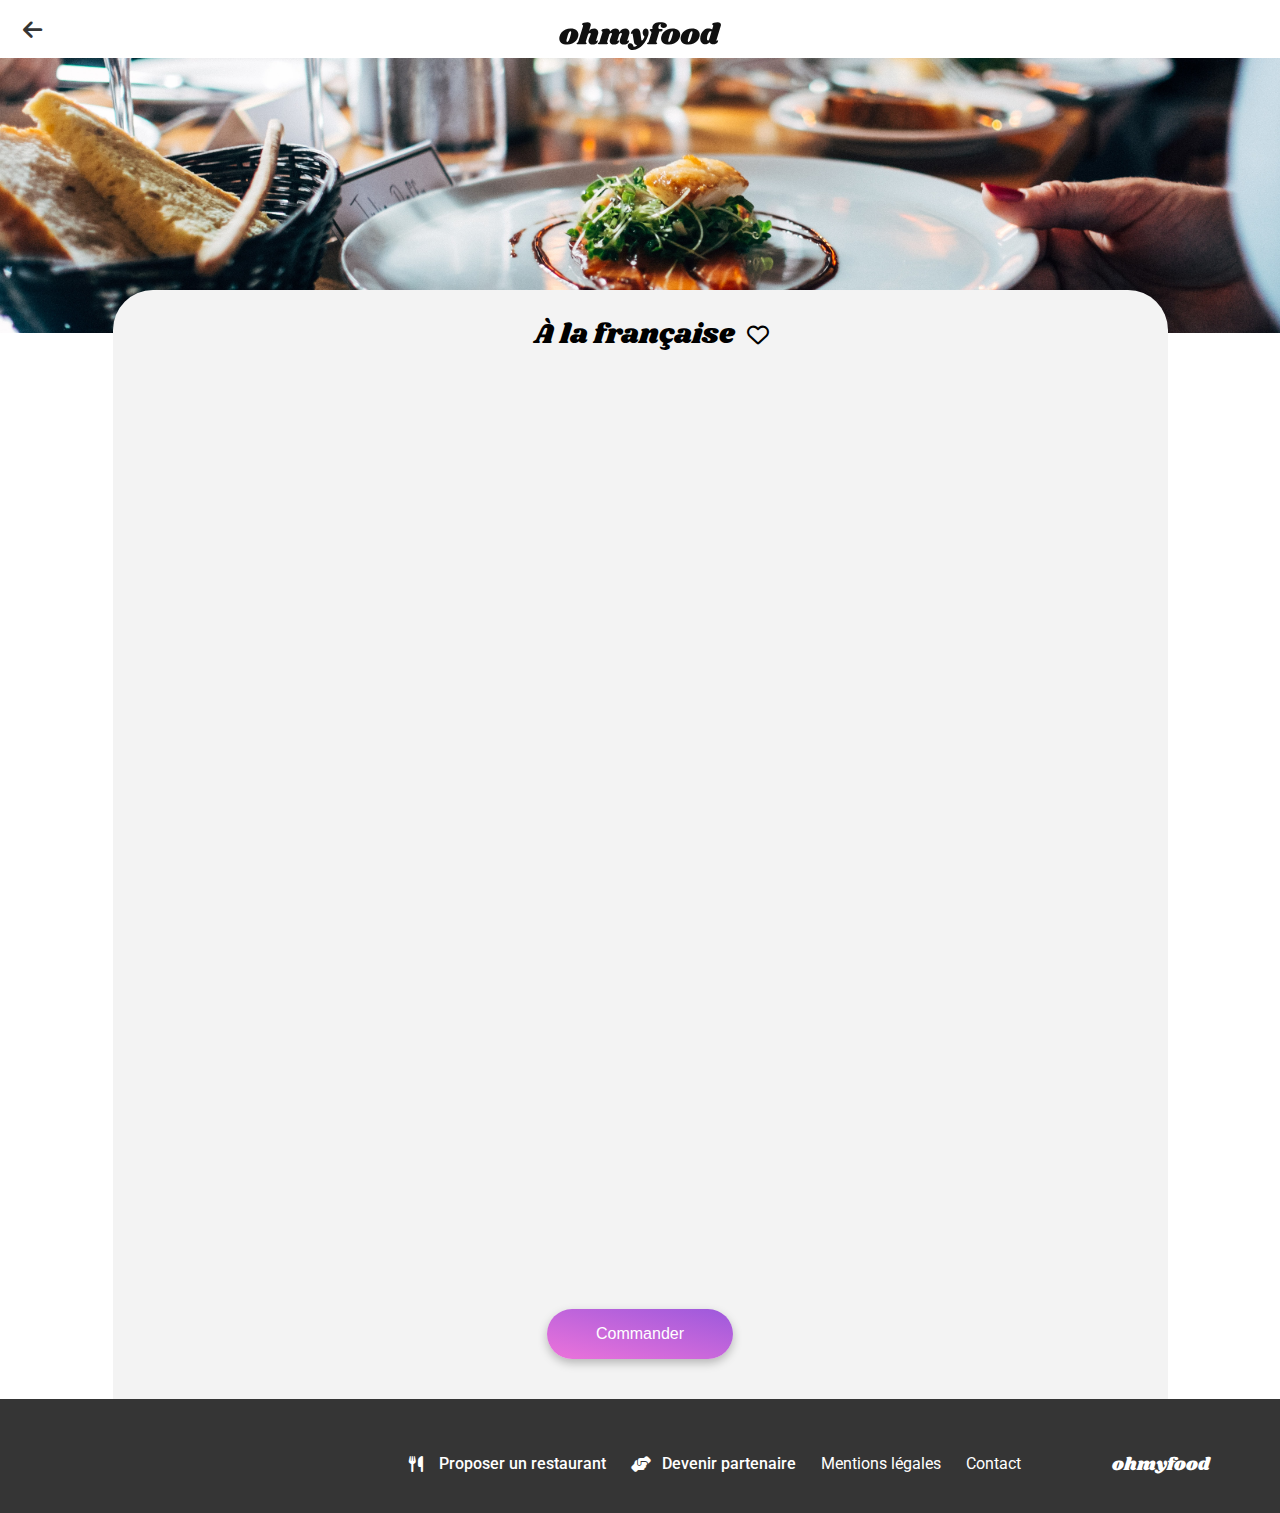
==== a-la-francaise.html @ 3c30a559 "correction accent" ====
<!DOCTYPE html>
<html lang="fr">
  <head>
    <meta charset="UTF-8" />
    <meta http-equiv="X-UA-Compatible" content="IE=edge" />
    <meta name="viewport" content="width=device-width, initial-scale=1.0" />
    <title>Oh My Food</title>
    <link rel="preconnect" href="https://fonts.googleapis.com" />
    <link rel="preconnect" href="https://fonts.gstatic.com" crossorigin />
    <link
      href="https://fonts.googleapis.com/css2?family=Roboto:wght@300;400;500;700&family=Shrikhand&display=swap"
      rel="stylesheet" />
    <link
      rel="stylesheet"
      href="https://cdnjs.cloudflare.com/ajax/libs/font-awesome/6.2.1/css/all.min.css"
      integrity="sha512-MV7K8+y+gLIBoVD59lQIYicR65iaqukzvf/nwasF0nqhPay5w/9lJmVM2hMDcnK1OnMGCdVK+iQrJ7lzPJQd1w=="
      crossorigin="anonymous"
      referrerpolicy="no-referrer" />
    <link
      rel="stylesheet"
      href="https://cdnjs.cloudflare.com/ajax/libs/font-awesome/6.4.0/css/all.min.css" />
    <link rel="stylesheet" href="CSS/reset.css" />
    <link rel="stylesheet" href="CSS/global.css" />
    <link rel="stylesheet" href="CSS/Layout/header.css" />
    <link rel="stylesheet" href="CSS/Layout/footer.css" />
    <link rel="stylesheet" href="CSS/location.css" />
    <link rel="stylesheet" href="CSS/main.css" />
    <link rel="stylesheet" href="CSS/functioning.css" />
    <link rel="stylesheet" href="CSS/restaurants.css" />
    <link rel="stylesheet" href="CSS/menu.css" />
  </head>
  <body>
    <header class="header">
      <a href="index.html"
        ><i class="fa-sharp fa-solid fa-arrow-left dark-grey-icon return"></i
      ></a>
      <img src="images/logo/ohmyfood@2x.svg" alt="logo OhMyFood" />
    </header>

    <section class="restaurant-section">
      <img
        src="images/restaurants/jay-wennington-N_Y88TWmGwA-unsplash.jpg"
        alt="La palette du goût" />
      <div class="presentation-section">
        <div class="restaurant-title">
          <h1>À la française</h1>
          <div>
            <i class="fa-regular fa-heart empty-heart-menu"></i>
            <i class="fa-solid fa-heart full-heart-menu"></i>
          </div>
        </div>
      </div>

      <div class="menu-wrapper">
        <ul class="menu-list">
          <li class="meal-list animation1">
            <h3>Entrées</h3>
            <div class="green-line"></div>

            <ul class="dish-list">
              <li class="meal-box">
                <div class="meal-box-description">
                  <h2>Tartare de poulpe acidulé</h2>
                  <p>Aux zestes d'orange</p>
                </div>
                <div class="meal-box-price-check">
                  <h4 class="price">25€</h4>
                  <div class="check">
                    <div class="check-circle">
                      <i class="fa-solid fa-check green-icon"></i>
                    </div>
                  </div>
                </div>
              </li>

              <li class="meal-box">
                <div class="meal-box-description">
                  <h2>Velouté de légumes d'antan</h2>
                  <p>Carotte, panais, topinambour</p>
                </div>
                <div class="meal-box-price-check">
                  <h4 class="price">35€</h4>
                  <div class="check">
                    <div class="check-circle">
                      <i class="fa-solid fa-check green-icon"></i>
                    </div>
                  </div>
                </div>
              </li>

              <li class="meal-box">
                <div class="meal-box-description">
                  <h2>Soupe à l'oignon</h2>
                  <p>Revisitée</p>
                </div>
                <div class="meal-box-price-check">
                  <h4 class="price">20€</h4>
                  <div class="check">
                    <div class="check-circle">
                      <i class="fa-solid fa-check green-icon"></i>
                    </div>
                  </div>
                </div>
              </li>
            </ul>
          </li>

          <li class="meal-list animation2">
            <h3>Plats</h3>
            <div class="green-line"></div>

            <ul class="dish-list">
              <li class="meal-box">
                <div class="meal-box-description">
                  <h2>Coquilles Saint-Jacques</h2>
                  <p>Accompagnées d'une purée de panais</p>
                </div>
                <div class="meal-box-price-check">
                  <h4 class="price">40€</h4>
                  <div class="check">
                    <div class="check-circle">
                      <i class="fa-solid fa-check green-icon"></i>
                    </div>
                  </div>
                </div>
              </li>

              <li class="meal-box">
                <div class="meal-box-description">
                  <h2>Magret de canard</h2>
                  <p>Et parmentier de pommes de terre</p>
                </div>
                <div class="meal-box-price-check">
                  <h4 class="price">35€</h4>
                  <div class="check">
                    <div class="check-circle">
                      <i class="fa-solid fa-check green-icon"></i>
                    </div>
                  </div>
                </div>
              </li>

              <li class="meal-box">
                <div class="meal-box-description">
                  <h2>Pigeonneau d’Ille-et-Vilaine</h2>
                  <p>Sur son lit de gnocchis aux légumes</p>
                </div>
                <div class="meal-box-price-check">
                  <h4 class="price">44€</h4>
                  <div class="check">
                    <div class="check-circle">
                      <i class="fa-solid fa-check green-icon"></i>
                    </div>
                  </div>
                </div>
              </li>
            </ul>
          </li>

          <li class="meal-list animation3">
            <h3>Desserts</h3>
            <div class="green-line"></div>

            <ul class="dish-list">
              <li class="meal-box">
                <div class="meal-box-description">
                  <h2>Pétales de violettes glacés</h2>
                  <p>Et purée de noisettes</p>
                </div>
                <div class="meal-box-price-check">
                  <h4 class="price">18€</h4>
                  <div class="check">
                    <div class="check-circle">
                      <i class="fa-solid fa-check green-icon"></i>
                    </div>
                  </div>
                </div>
              </li>

              <li class="meal-box">
                <div class="meal-box-description">
                  <h2>Fondant au chocolat</h2>
                  <p>Revisité</p>
                </div>
                <div class="meal-box-price-check">
                  <h4 class="price">22€</h4>
                  <div class="check">
                    <div class="check-circle">
                      <i class="fa-solid fa-check green-icon"></i>
                    </div>
                  </div>
                </div>
              </li>

              <li class="meal-box">
                <div class="meal-box-description">
                  <h2>Millefeuille croustillant</h2>
                  <p>Myrtilles et pâte d’amande</p>
                </div>
                <div class="meal-box-price-check">
                  <h4 class="price">23€</h4>
                  <div class="check">
                    <div class="check-circle">
                      <i class="fa-solid fa-check green-icon"></i>
                    </div>
                  </div>
                </div>
              </li>
            </ul>
          </li>
        </ul>
      </div>
      <div class="menu-button">
        <button>Commander</button>
      </div>
    </section>

    <footer class="footer">
      <h3>ohmyfood</h3>
      <nav>
        <ul>
          <li>
            <i class="fa-solid fa-utensils white-icon"></i>
            <a href="#"><h2>Proposer un restaurant</h2></a>
          </li>
          <li>
            <i class="fa-solid fa-handshake-angle white-icon"></i>
            <a href="#"><h2>Devenir partenaire</h2></a>
          </li>
          <li>
            <a href="#"><p>Mentions légales</p></a>
          </li>
          <li>
            <a href="#"><p>Contact</p></a>
          </li>
        </ul>
      </nav>
    </footer>
  </body>
</html>
---- CSS/global.css ----
body {
    background-color: #eaeaea ;
}

h1, h2, h3, h4, ul, p, form, input, div, span{
    font-family: 'Roboto', sans-serif;;
}

h1, h4 {
    font-size: 1.5rem;
    font-weight: 700;
}
h2, form, input {
    font-size: 1rem;
    font-weight: 500;
}

h3 {
    font-size: 1rem;
    font-weight: 300;
    text-transform: uppercase;
}

p{
    font-weight: 300;
}

a {
    text-decoration: none;
    color: #101010;
}

.light-grey-icon {
    color: #7E7E7E;
}

.dark-grey-icon {
    color: #353535;
    ;
}

.purple-icon {
    color: #9356DC;
}

.black-icon {
    color: #101010;
}

.white-icon {
    color: white;
}

.green-icon {
    color: #99E2D0;
}

.blue-icon {
    color: #89C8FA;
}

/* Animation loader */

.loader {
    display: flex;
    justify-content: center;
    align-items: center;
    flex-direction: column;
    width: 100vw;
    height: 100vh;
    background-color: white;
    z-index: 2;
    margin: 0 auto;
    margin-bottom: 1000px;
    position: fixed;
}

.loader img {
    width: 70vw;
    margin-bottom: 10vh;
}

.loader {
    animation: loader 2s ease-in forwards;
}

@keyframes loader {
    0% {
        opacity: 1;
    }
    99.9% {
        opacity: 1;
        width: 100vw;
        height: 100vh;
    }
    100% {
        opacity: 0;
        width: 0vw;
        height: 0vh;
    }
}

.loading-animation {
    display: flex;
    gap: 8vw;
}

.loading-animation i {
    font-size: 3rem;
}


.loading-animation i:nth-child(1) {
    animation: scale1 0.7s linear;
}

@keyframes scale1 {
    50% {
            transform: rotate(180deg) scale(2);
            color: #ff79da;
        }
    100% {
        transform: rotate(360deg) scale(1);
        color: #99E2D0;
    }
}

.loading-animation i:nth-child(2) {
    animation: scale2 0.7s linear 0.6s;
}

@keyframes scale2 {
    50% {
        transform: rotate(180deg) scale(2);
        color: #ff79da;
    }
    100% {
        transform: rotate(360deg) scale(1);
        color: #99E2D0;
    }
}

.loading-animation i:nth-child(3) {
    animation: scale3 0.7s linear 1.2s;

}

@keyframes scale3 {
    50% {
        transform: rotate(180deg) scale(2);
        color: #ff79da;
    }
    100% {
        transform: rotate(360deg) scale(1);
        color: #99E2D0;
    }
}

/* animation loader */

.favorite {
    font-size: 1.375rem;
    cursor: pointer;
    height: 22px;
}

.full-heart {
    opacity: 0;
    bottom: 48%;
    right: 6.8%;
    position: absolute;
    font-size: 1.44rem;
    background: linear-gradient(162deg, #ff79da 0%, #9356dc 100%);
    -webkit-background-clip: text;
    -webkit-text-fill-color: transparent;
}

.empty-heart {
    opacity: 1;
    right: 7%;
    bottom: 50%;
    position: absolute;
    width: 22px;
    height: 21px;
    font-size: 1.375rem;
}


.full-heart:hover {
    opacity: 1;
    transform: scale(1.2);
    transition: 0.2s ease;
}




button {
    text-align: center;
    color: white;
    font-size: 1rem;
    font-weight: 500;
    border: 0px;
    border-radius: 25px;
    box-shadow: 0px 4px 10px rgba(0, 0, 0, 0.25);
    ;
    background: linear-gradient(193.33deg, #9356DC -11.44%, #FF79DA 123.93%);
    ;
    
    margin: 0 auto;
    cursor: pointer;
}

button:hover {
    background: linear-gradient(0deg, rgba(255, 255, 255, 0.15), rgba(255, 255, 255, 0.15)), linear-gradient(200.64deg, #9356DC -5.2%, #FF79DA 110.74%);
    box-shadow: 0px 4px 15px rgba(0, 0, 0, 0.35);
}
---- CSS/Layout/header.css ----
.header {
    position: relative;
    background-color: white ;
    width: 100% ;
    max-width: 1440px;
    height: 39px;
    display: flex;
    justify-content: center;
    margin: 0 auto;
    padding-top: 14px;
    padding-bottom: 5px;
    box-shadow: 0px 2px 4px rgba(0, 0, 0, 0.15);
}

.header img {
    position: relative;
    width: 162px;
    height: 44px;
}

.return {
    font-size: 1.375rem;
    bottom: 17px;
    position: absolute;
    left: 23px;
}
---- CSS/Layout/footer.css ----
.footer {
    display: flex;
    flex-direction: column;
    background-color: #353535;
    color: white;
    width: 100% ;
    max-width: 1440px;
    padding-bottom: 22px;
    padding-top: 22px;
    gap: 16px;
    margin: 0 auto;
}
.footer h3 {
    text-transform: lowercase;
    padding-left: 25px ;
    height: 27px ;
    font-family: 'Shrikhand', cursive;
    font-size: 1.125rem ;
    font-weight: 400;
    color: white;
}
.footer a {
    color: white;
}

.footer ul {
    padding-left: 25px;
    display: flex;
    flex-direction: column;
    gap: 7px;
}

.footer li {
    display: flex;
    gap: 11px ;
}

.fa-utensils {
    margin-right: 5.5px ;
}

.footer h2 {
    height: 20px;
}


.footer p {
    font-weight: 400;
    width: 168px;
    height: 20px;
}

@media screen and (min-width:1040px) {
    .footer {
        flex-direction: row-reverse;
        padding-top: 0;
        padding-bottom: 30px;
        
    }
    .footer h3 {
        margin-top: 57px;
        margin-right: 70px;
    }
    .footer ul {
        margin-top: 57px;
        justify-content: space-around;
        flex-direction: row;
        gap: 25px;
        padding-left: 0;
        margin-right: 50px;
    }
    .footer p {
        width: auto;
    }
}
---- CSS/location.css ----
.location-wrapper {
    display: flex;
    margin: 0 auto;
    justify-content: center;
    align-items: center;
    width: 100%;
    max-width: 1440px;
    height: 50px;
    gap: 17px;
}

.location-wrapper input {
    width: 109px;
    border: 0px;
    background-color: #EAEAEA;
    font-size: 1rem;
    font-weight: 500;
}
---- CSS/main.css ----
.main {
    width: 100%;
    max-width: 1440px;
    margin: 0 auto;
    display: flex;
    flex-direction: column;
    align-items: center;
    padding-top: 39.5px;
    padding-bottom: 57px;
    background-color: #f3F3F3 ;
}

.main h1 {
    padding-left: 42px;
    padding-right: 58px;
    text-align: center;
    font-size: 1.5rem;
    font-weight: 700;
    height: 68px;
}

.main p {
    padding-left: 34px;
    padding-right: 26px;
    text-align: center;
    font-size:1.125rem;
    font-weight: 300;
    color: #353535;
    margin-bottom: 27px;
}

.main button {
    width: 218px;
    height: 50px;
}
---- CSS/functioning.css ----
.functioning-wrapper {
    background-color: white;
    margin: 0 auto;
    display: flex;
    flex-direction: column;
    justify-content: center;
    align-items: center;
    gap: 26px ;
    width: 100%;
    max-width: 1440px;
    padding-top: 48px;
    padding-bottom: 68px;
    background-color: white;
}

.functioning-wrapper h4 {
    margin-left: 20px;
    margin-right: 160px;
}


.functioning-wrapper ul {
    display: flex;
    flex-direction: column;
    align-items: center;
    gap:24.92px ;
    width: 100%;
}

.functioning-wrapper li {
    display: flex;
    position: relative;
width: 90%;
max-width: 325px;
}


.functioning-box {
    margin-left: 12.5px;
    display: flex;
    align-items: center;
    justify-content: space-around;
    padding-left: 10px;
    background-color: #F7F7F7;
    width: 100%;
    height: 72.4px;
    border-radius: 20px;
    box-shadow:  0px 4px 15px rgba(0, 0, 0, 0.15);
}

.chip {
    width: 24px;
    height: 24px;
    border-radius: 100%;
    background-color: #9356DC;
    position: absolute;
    z-index: 1;
    top: 35%;
}

.chip p {
    padding-top: 5px;
    display: flex;
    justify-content: center;
    color: white;
}

.functioning-box h2 {
    width: 211px;
}

@media screen and (min-width:1040px) {
    .functioning-wrapper ul {
        gap: 24px ;
        flex-wrap: wrap;
        flex-direction: row;
        justify-content: center;
    }    
    .functioning-wrapper h4 {
        margin-left: 0;
        margin-right: 800px;
    }
}
---- CSS/restaurants.css ----
.restaurant-wrapper {
    margin: 0 auto;
    display: flex;
    flex-direction: column;
    align-items: center;
    width: 100%;
    max-width: 1440px;
    padding-top: 45px;
    padding-bottom: 66px;
    gap: 21px;
    background-color: #f3F3F3;
}

.restaurant-wrapper h4 {
    margin-right: 190px;
}


.restaurant-wrapper p {
    font-size: 14px;
}

.restaurant-wrapper ul {
    display: flex;
    flex-direction: column;
        justify-content: center;
            align-items: center;
    gap: 18px;
    width: 96%;}

.restaurant-wrapper li {
    position: relative;
    max-width: 340px;
    width: 100%;
    height: 251px;
    border-radius: 15px;
    box-shadow: 0px 4px 15px rgba(0, 0, 0, 0.1);
}

.new {
    display: flex;
    justify-content: center;
    align-items: center;
    position: absolute;
    width: 80px;
    height: 29px;
    background-color: #99E2D0;
    top: 5%;
    left: 70%;
    font-size: 14px;
    font-weight: 500;
    color: #008766;
    border-radius: 2px;
}


.restaurant-image {
    border-radius: 15px 15px 0 0;
width: 100%;
    height: 174px;
    object-fit: cover ;
    object-position: 100% 100%;
}

.center {
    object-position: 100% 63%;
}

.description-restaurant {
    position: relative;
    justify-content: space-between;
    padding-top: 16px;
    padding: 16px 25px 12px 13px;
    padding-left: 13px;
    padding-right: 25px;
    display: flex;
    gap: 13px;

}

.description-restaurant h2 {
    height: 20px;
    width: 267px;
    margin-bottom: 5px;
}
.description-restaurant p {
    height: 24px;
    width: 247px;
}

@media screen and (min-width:720px) {
    .restaurant-wrapper h4 {
        margin-right: 350px;
    }
    .restaurant-wrapper ul {
        flex-direction: row;
        flex-wrap:wrap;
    }
    .restaurant-wrapper li {
        max-width: 490px;
    }
    .center {
        object-position: 100% 60%;
    }
}

@media screen and (min-width:1040px) {
    .restaurant-wrapper ul {
        gap: 20px;
    }
    .restaurant-wrapper h4 {
        margin-right: 860px;
    }
}
---- CSS/menu.css ----
.restaurant-section {
    display: flex;
    flex-direction: column;
    justify-content: center;
    align-items: center;
    background-color: white;
    margin: 0 auto;
    width: 100%;
    max-width: 1440px;

}

.presentation-section {
    max-width: 1055px;
    width: 100%;
    display: flex;
    position: absolute;
    top: 290px;

}

.restaurant-section img {
    position: relative;
    object-fit: cover;
    width: 100%;
    max-width: 1440px;
    height: 275px;
}


.full-heart-menu {
    bottom: 45%;
    opacity: 0;
    position: absolute;
    font-size: 1.44rem;
    background: linear-gradient(162deg, #ff79da 0%, #9356dc 100%);
    -webkit-background-clip: text;
    -webkit-text-fill-color: transparent;
}

.empty-heart-menu {
    bottom: 45%;
    opacity: 1;
    position: absolute;
    width: 22px;
    height: 21px;
    font-size: 1.375rem;
}

.full-heart-menu:hover {
    opacity: 1;
    transform : scale(1.2);
    transition: 0.2s ease;
}

.restaurant-title {
    width: 100%;
    max-width: 1055px;
    background-color: #f3F3F3;
    display: flex;
    justify-content: center;
    gap: 12px;
    border-radius: 40px 40px 0 0; 
}
.restaurant-title h1 {
    height: 27px;
    margin-top: 31px;
}

.menu-wrapper {
    width: 100%;
    max-width: 1055px ;
    position: relative;
    display: flex;
    flex-direction: column;
    margin-top: 40px;
}

.restaurant-title h1 {
    font-family: 'Shrikhand', cursive;
    font-size: 1.75rem;
    font-weight: 400;
    padding-bottom: 42px ;
    text-transform: none;
}

.menu-list {
    background-color: #f3F3F3;
    display: flex;
    flex-direction: column;
    justify-content: center;
    align-items: center;
    gap: 40px;
}



.meal-list {
    display: flex;
    flex-direction: column;
    width: 90%;
    max-width:635px;
}

.dish-list {
    display: flex;
    flex-direction: column;
    gap: 12px;
}

.green-line {
    border: solid 3px #99E2D0;
    width: 40px;
    margin-top: 7px;
    margin-bottom: 12px;
}

.meal-box {
    overflow: hidden;
    border-radius: 15px;
    background-color: white;
    width: 100%;
    height: 69px;
    display: flex;
    align-items: center;
    justify-content: space-between;
    align-items: center;
    box-shadow: 0px 4.01149px 15.0431px rgba(0, 0, 0, 0.1);
    cursor: pointer;
}

.meal-box-description {
    width: 85%;
    display: flex;
    padding-left: 15px ;
    flex-direction: column;
    gap: 7px;
}

.meal-box-price-check {
    display: flex;
        margin-right: -3.5rem;
    height: 100%;

}

.check {
    background-color: #99E2D0;
    height: 100%;
    width: 3.5rem;
    border-radius: 0 15px 15px 0;
    display: flex;
    justify-content: center;
    align-items: center;

}

.check-circle {
    background-color: white;
    border-radius: 50px;
    height: 19px;
    width: 19px;
    display: flex;
    justify-content: center;
    align-items: center;
}

.check i {
    font-size: 1rem ;
}

.price {
    display: flex;
    align-items: center;
    padding-right: 15px;
    padding-top: 15px;
}

.meal-box h4 {
    font-size: 0.875rem ;
    font-weight: 700;
}

.meal-box h2 {
    height: 1.2rem;
    font-size: 1.125rem;
    font-weight: 700;
    text-transform: none;
    text-overflow: ellipsis;
    white-space: nowrap;
    overflow: hidden;
}



.meal-box p {
    height: 1rem;
    font-size: 0.875rem;
    font-weight: 300;
    text-overflow: ellipsis;
    white-space: nowrap;
    overflow: hidden;
}


.meal-box:hover .meal-box-price-check {
    margin-right: 0;
    transition: 0.5s;
}

.meal-box:hover .meal-box-description {
    width: 65%;
}

.menu-button {
    display: flex;
    padding-top: 40px;
    padding-bottom: 40px;
    max-width: 1055px;
    width: 100%;
    background-color: #f3F3F3;
}

.menu-button button {
    width: 186px;
    height: 50px;
}

.animation1 {
    animation: apparition1 1s linear;
    opacity: 0;
        animation-fill-mode: forwards;
}

@keyframes apparition1 {
    from {
        opacity: 0;
        margin-right: 50%;
    }

    to {
        opacity: 1;
        margin-right: 0%;
    }
}

.animation2 {
    animation: apparition2 1s linear 0.5s;
    opacity: 0;
        animation-fill-mode: forwards;

}

@keyframes apparition2 {
    from {
        opacity: 0;
        margin-left: 50%;
    }

    to {
        opacity: 1;
        margin-left: 0%;
    }
}

.animation3 {
    animation: apparition3 1s linear 1s;
    opacity: 0;
    animation-fill-mode: forwards;

}

@keyframes apparition3 {
    from {
        opacity: 0;
        margin-right: 50%;
    }
    to {
        opacity: 1;
        margin-right: 0%;
    }
}
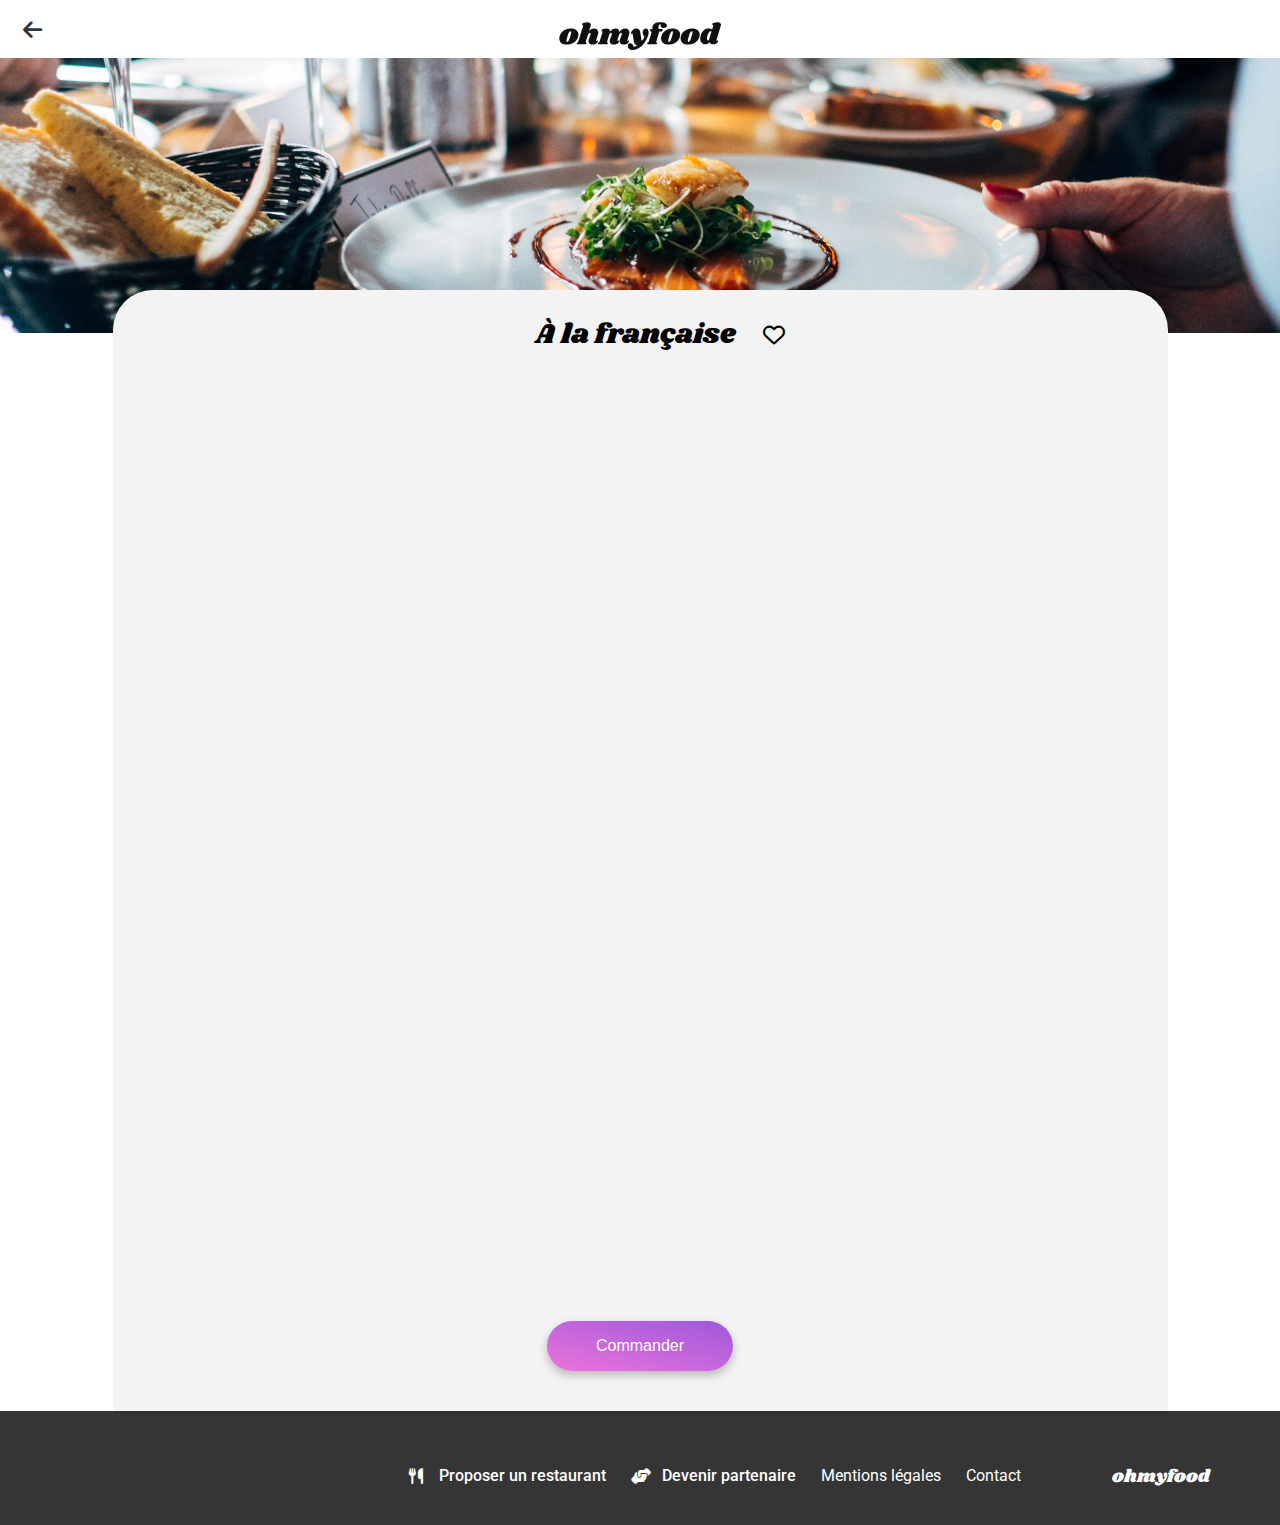
==== commit 5621f260: "h reoganization, bgcolor change, change scale on heart and change new position" ====
--- a/a-la-francaise.html
+++ b/a-la-francaise.html
@@ -54,13 +54,13 @@
       <div class="menu-wrapper">
         <ul class="menu-list">
           <li class="meal-list animation1">
-            <h3>Entrées</h3>
+            <h2>Entrées</h2>
             <div class="green-line"></div>
 
             <ul class="dish-list">
               <li class="meal-box">
                 <div class="meal-box-description">
-                  <h2>Tartare de poulpe acidulé</h2>
+                  <h3>Tartare de poulpe acidulé</h3>
                   <p>Aux zestes d'orange</p>
                 </div>
                 <div class="meal-box-price-check">
@@ -75,7 +75,7 @@
 
               <li class="meal-box">
                 <div class="meal-box-description">
-                  <h2>Velouté de légumes d'antan</h2>
+                  <h3>Velouté de légumes d'antan</h3>
                   <p>Carotte, panais, topinambour</p>
                 </div>
                 <div class="meal-box-price-check">
@@ -90,7 +90,7 @@
 
               <li class="meal-box">
                 <div class="meal-box-description">
-                  <h2>Soupe à l'oignon</h2>
+                  <h3>Soupe à l'oignon</h3>
                   <p>Revisitée</p>
                 </div>
                 <div class="meal-box-price-check">
@@ -106,13 +106,13 @@
           </li>
 
           <li class="meal-list animation2">
-            <h3>Plats</h3>
+            <h2>Plats</h2>
             <div class="green-line"></div>
 
             <ul class="dish-list">
               <li class="meal-box">
                 <div class="meal-box-description">
-                  <h2>Coquilles Saint-Jacques</h2>
+                  <h3>Coquilles Saint-Jacques</h3>
                   <p>Accompagnées d'une purée de panais</p>
                 </div>
                 <div class="meal-box-price-check">
@@ -127,7 +127,7 @@
 
               <li class="meal-box">
                 <div class="meal-box-description">
-                  <h2>Magret de canard</h2>
+                  <h3>Magret de canard</h3>
                   <p>Et parmentier de pommes de terre</p>
                 </div>
                 <div class="meal-box-price-check">
@@ -142,7 +142,7 @@
 
               <li class="meal-box">
                 <div class="meal-box-description">
-                  <h2>Pigeonneau d’Ille-et-Vilaine</h2>
+                  <h3>Pigeonneau d’Ille-et-Vilaine</h3>
                   <p>Sur son lit de gnocchis aux légumes</p>
                 </div>
                 <div class="meal-box-price-check">
@@ -158,13 +158,13 @@
           </li>
 
           <li class="meal-list animation3">
-            <h3>Desserts</h3>
+            <h2>Desserts</h2>
             <div class="green-line"></div>
 
             <ul class="dish-list">
               <li class="meal-box">
                 <div class="meal-box-description">
-                  <h2>Pétales de violettes glacés</h2>
+                  <h3>Pétales de violettes glacés</h3>
                   <p>Et purée de noisettes</p>
                 </div>
                 <div class="meal-box-price-check">
@@ -179,7 +179,7 @@
 
               <li class="meal-box">
                 <div class="meal-box-description">
-                  <h2>Fondant au chocolat</h2>
+                  <h3>Fondant au chocolat</h3>
                   <p>Revisité</p>
                 </div>
                 <div class="meal-box-price-check">
@@ -194,7 +194,7 @@
 
               <li class="meal-box">
                 <div class="meal-box-description">
-                  <h2>Millefeuille croustillant</h2>
+                  <h3>Millefeuille croustillant</h3>
                   <p>Myrtilles et pâte d’amande</p>
                 </div>
                 <div class="meal-box-price-check">
@@ -216,16 +216,16 @@
     </section>
 
     <footer class="footer">
-      <h3>ohmyfood</h3>
+      <h5>ohmyfood</h5>
       <nav>
         <ul>
           <li>
             <i class="fa-solid fa-utensils white-icon"></i>
-            <a href="#"><h2>Proposer un restaurant</h2></a>
+            <a href="#"><h6>Proposer un restaurant</h6></a>
           </li>
           <li>
             <i class="fa-solid fa-handshake-angle white-icon"></i>
-            <a href="#"><h2>Devenir partenaire</h2></a>
+            <a href="#"><h6>Devenir partenaire</h6></a>
           </li>
           <li>
             <a href="#"><p>Mentions légales</p></a>
--- a/CSS/global.css
+++ b/CSS/global.css
@@ -1,228 +1,226 @@
 body {
-    background-color: #eaeaea ;
-}
-
-h1, h2, h3, h4, ul, p, form, input, div, span{
-    font-family: 'Roboto', sans-serif;;
-}
-
-h1, h4 {
-    font-size: 1.5rem;
-    font-weight: 700;
-}
-h2, form, input {
-    font-size: 1rem;
-    font-weight: 500;
-}
-
-h3 {
-    font-size: 1rem;
-    font-weight: 300;
-    text-transform: uppercase;
-}
-
-p{
-    font-weight: 300;
+  background-color: #eaeaea;
+}
+
+h1,
+h2,
+h3,
+h4,
+ul,
+p,
+form,
+input,
+div,
+span {
+  font-family: "Roboto", sans-serif;
+}
+
+h1,
+h2 {
+  font-size: 1.5rem;
+  font-weight: 700;
+}
+h4,
+h3,
+h6,
+form,
+input {
+  font-size: 1rem;
+  font-weight: 500;
+}
+
+h {
+  font-size: 1rem;
+  font-weight: 300;
+  text-transform: uppercase;
+}
+
+p {
+  font-weight: 300;
 }
 
 a {
-    text-decoration: none;
-    color: #101010;
+  text-decoration: none;
+  color: #101010;
 }
 
 .light-grey-icon {
-    color: #7E7E7E;
+  color: #7e7e7e;
 }
 
 .dark-grey-icon {
-    color: #353535;
-    ;
+  color: #353535;
 }
 
 .purple-icon {
-    color: #9356DC;
+  color: #9356dc;
 }
 
 .black-icon {
-    color: #101010;
+  color: #101010;
 }
 
 .white-icon {
-    color: white;
+  color: white;
 }
 
 .green-icon {
-    color: #99E2D0;
+  color: #99e2d0;
 }
 
 .blue-icon {
-    color: #89C8FA;
+  color: #89c8fa;
 }
 
 /* Animation loader */
 
 .loader {
-    display: flex;
-    justify-content: center;
-    align-items: center;
-    flex-direction: column;
+  display: flex;
+  justify-content: center;
+  align-items: center;
+  flex-direction: column;
+  width: 100vw;
+  height: 100vh;
+  background-color: white;
+  z-index: 2;
+  margin: 0 auto;
+  margin-bottom: 1000px;
+  position: fixed;
+}
+
+.loader img {
+  width: 70vw;
+  margin-bottom: 10vh;
+}
+
+.loader {
+  animation: loader 2s ease-in forwards;
+}
+
+@keyframes loader {
+  0% {
+    opacity: 1;
+  }
+  99.9% {
+    opacity: 1;
     width: 100vw;
     height: 100vh;
-    background-color: white;
-    z-index: 2;
-    margin: 0 auto;
-    margin-bottom: 1000px;
-    position: fixed;
-}
-
-.loader img {
-    width: 70vw;
-    margin-bottom: 10vh;
-}
-
-.loader {
-    animation: loader 2s ease-in forwards;
-}
-
-@keyframes loader {
-    0% {
-        opacity: 1;
-    }
-    99.9% {
-        opacity: 1;
-        width: 100vw;
-        height: 100vh;
-    }
-    100% {
-        opacity: 0;
-        width: 0vw;
-        height: 0vh;
-    }
+  }
+  100% {
+    opacity: 0;
+    width: 0vw;
+    height: 0vh;
+  }
 }
 
 .loading-animation {
-    display: flex;
-    gap: 8vw;
+  display: flex;
+  gap: 8vw;
 }
 
 .loading-animation i {
-    font-size: 3rem;
-}
-
+  font-size: 3rem;
+}
 
 .loading-animation i:nth-child(1) {
-    animation: scale1 0.7s linear;
+  animation: scale1 0.7s linear;
 }
 
 @keyframes scale1 {
-    50% {
-            transform: rotate(180deg) scale(2);
-            color: #ff79da;
-        }
-    100% {
-        transform: rotate(360deg) scale(1);
-        color: #99E2D0;
-    }
+  50% {
+    transform: rotate(180deg) scale(2);
+    color: #ff79da;
+  }
+  100% {
+    transform: rotate(360deg) scale(1);
+    color: #99e2d0;
+  }
 }
 
 .loading-animation i:nth-child(2) {
-    animation: scale2 0.7s linear 0.6s;
+  animation: scale2 0.7s linear 0.6s;
 }
 
 @keyframes scale2 {
-    50% {
-        transform: rotate(180deg) scale(2);
-        color: #ff79da;
-    }
-    100% {
-        transform: rotate(360deg) scale(1);
-        color: #99E2D0;
-    }
+  50% {
+    transform: rotate(180deg) scale(2);
+    color: #ff79da;
+  }
+  100% {
+    transform: rotate(360deg) scale(1);
+    color: #99e2d0;
+  }
 }
 
 .loading-animation i:nth-child(3) {
-    animation: scale3 0.7s linear 1.2s;
-
+  animation: scale3 0.7s linear 1.2s;
 }
 
 @keyframes scale3 {
-    50% {
-        transform: rotate(180deg) scale(2);
-        color: #ff79da;
-    }
-    100% {
-        transform: rotate(360deg) scale(1);
-        color: #99E2D0;
-    }
+  50% {
+    transform: rotate(180deg) scale(2);
+    color: #ff79da;
+  }
+  100% {
+    transform: rotate(360deg) scale(1);
+    color: #99e2d0;
+  }
 }
 
 /* animation loader */
 
 .favorite {
-    font-size: 1.375rem;
-    cursor: pointer;
-    height: 22px;
+  font-size: 1.375rem;
+  cursor: pointer;
+  height: 22px;
 }
 
 .full-heart {
-    opacity: 0;
-    bottom: 48%;
-    right: 6.8%;
-    position: absolute;
-    font-size: 1.44rem;
-    background: linear-gradient(162deg, #ff79da 0%, #9356dc 100%);
-    -webkit-background-clip: text;
-    -webkit-text-fill-color: transparent;
+  opacity: 0;
+  bottom: 48%;
+  right: 6.8%;
+  position: absolute;
+  font-size: 1.44rem;
+  background: linear-gradient(162deg, #ff79da 0%, #9356dc 100%);
+  -webkit-background-clip: text;
+  -webkit-text-fill-color: transparent;
 }
 
 .empty-heart {
-    opacity: 1;
-    right: 7%;
-    bottom: 50%;
-    position: absolute;
-    width: 22px;
-    height: 21px;
-    font-size: 1.375rem;
-}
-
+  opacity: 1;
+  right: 7%;
+  bottom: 50%;
+  position: absolute;
+  width: 22px;
+  height: 21px;
+  font-size: 1.375rem;
+}
 
 .full-heart:hover {
-    opacity: 1;
-    transform: scale(1.2);
-    transition: 0.2s ease;
-}
-
-
-
+  opacity: 1;
+  transform: scale(1.05);
+  transition: 0.2s ease;
+}
 
 button {
-    text-align: center;
-    color: white;
-    font-size: 1rem;
-    font-weight: 500;
-    border: 0px;
-    border-radius: 25px;
-    box-shadow: 0px 4px 10px rgba(0, 0, 0, 0.25);
-    ;
-    background: linear-gradient(193.33deg, #9356DC -11.44%, #FF79DA 123.93%);
-    ;
-    
-    margin: 0 auto;
-    cursor: pointer;
+  text-align: center;
+  color: white;
+  font-size: 1rem;
+  font-weight: 500;
+  border: 0px;
+  border-radius: 25px;
+  box-shadow: 0px 4px 10px rgba(0, 0, 0, 0.25);
+  background: linear-gradient(193.33deg, #9356dc -11.44%, #ff79da 123.93%);
+  margin: 0 auto;
+  cursor: pointer;
 }
 
 button:hover {
-    background: linear-gradient(0deg, rgba(255, 255, 255, 0.15), rgba(255, 255, 255, 0.15)), linear-gradient(200.64deg, #9356DC -5.2%, #FF79DA 110.74%);
-    box-shadow: 0px 4px 15px rgba(0, 0, 0, 0.35);
-}
-
-
-
-
-
-
-
-
-
-
-
+  background: linear-gradient(
+      0deg,
+      rgba(255, 255, 255, 0.15),
+      rgba(255, 255, 255, 0.15)
+    ),
+    linear-gradient(200.64deg, #9356dc -5.2%, #ff79da 110.74%);
+  box-shadow: 0px 4px 15px rgba(0, 0, 0, 0.35);
+}
--- a/CSS/Layout/footer.css
+++ b/CSS/Layout/footer.css
@@ -1,76 +1,73 @@
 .footer {
-    display: flex;
-    flex-direction: column;
-    background-color: #353535;
-    color: white;
-    width: 100% ;
-    max-width: 1440px;
-    padding-bottom: 22px;
-    padding-top: 22px;
-    gap: 16px;
-    margin: 0 auto;
+  display: flex;
+  flex-direction: column;
+  background-color: #353535;
+  color: white;
+  width: 100%;
+  max-width: 1440px;
+  padding-bottom: 22px;
+  padding-top: 22px;
+  gap: 16px;
+  margin: 0 auto;
 }
-.footer h3 {
-    text-transform: lowercase;
-    padding-left: 25px ;
-    height: 27px ;
-    font-family: 'Shrikhand', cursive;
-    font-size: 1.125rem ;
-    font-weight: 400;
-    color: white;
+.footer h5 {
+  text-transform: lowercase;
+  padding-left: 25px;
+  height: 27px;
+  font-family: "Shrikhand", cursive;
+  font-size: 1.125rem;
+  font-weight: 400;
+  color: white;
 }
 .footer a {
-    color: white;
+  color: white;
 }
 
 .footer ul {
-    padding-left: 25px;
-    display: flex;
-    flex-direction: column;
-    gap: 7px;
+  padding-left: 25px;
+  display: flex;
+  flex-direction: column;
+  gap: 7px;
 }
 
 .footer li {
-    display: flex;
-    gap: 11px ;
+  display: flex;
+  gap: 11px;
 }
 
 .fa-utensils {
-    margin-right: 5.5px ;
+  margin-right: 5.5px;
 }
 
-.footer h2 {
-    height: 20px;
+.footer h6 {
+  height: 19px;
 }
 
-
 .footer p {
-    font-weight: 400;
-    width: 168px;
-    height: 20px;
+  font-weight: 400;
+  width: 168px;
+  height: 20px;
 }
 
-@media screen and (min-width:1040px) {
-    .footer {
-        flex-direction: row-reverse;
-        padding-top: 0;
-        padding-bottom: 30px;
-        
-    }
-    .footer h3 {
-        margin-top: 57px;
-        margin-right: 70px;
-    }
-    .footer ul {
-        margin-top: 57px;
-        justify-content: space-around;
-        flex-direction: row;
-        gap: 25px;
-        padding-left: 0;
-        margin-right: 50px;
-    }
-    .footer p {
-        width: auto;
-    }
+@media screen and (min-width: 1040px) {
+  .footer {
+    flex-direction: row-reverse;
+    padding-top: 0;
+    padding-bottom: 30px;
+  }
+  .footer h5 {
+    margin-top: 57px;
+    margin-right: 70px;
+  }
+  .footer ul {
+    margin-top: 57px;
+    justify-content: space-around;
+    flex-direction: row;
+    gap: 25px;
+    padding-left: 0;
+    margin-right: 50px;
+  }
+  .footer p {
+    width: auto;
+  }
 }
-
--- a/CSS/main.css
+++ b/CSS/main.css
@@ -1,36 +1,35 @@
 .main {
-    width: 100%;
-    max-width: 1440px;
-    margin: 0 auto;
-    display: flex;
-    flex-direction: column;
-    align-items: center;
-    padding-top: 39.5px;
-    padding-bottom: 57px;
-    background-color: #f3F3F3 ;
+  width: 100%;
+  max-width: 1440px;
+  margin: 0 auto;
+  display: flex;
+  flex-direction: column;
+  align-items: center;
+  padding-top: 39.5px;
+  padding-bottom: 57px;
+  background-color: #f7f7f7;
 }
 
 .main h1 {
-    padding-left: 42px;
-    padding-right: 58px;
-    text-align: center;
-    font-size: 1.5rem;
-    font-weight: 700;
-    height: 68px;
+  padding-left: 42px;
+  padding-right: 58px;
+  text-align: center;
+  font-size: 1.5rem;
+  font-weight: 700;
+  height: 68px;
 }
 
 .main p {
-    padding-left: 34px;
-    padding-right: 26px;
-    text-align: center;
-    font-size:1.125rem;
-    font-weight: 300;
-    color: #353535;
-    margin-bottom: 27px;
+  padding-left: 34px;
+  padding-right: 26px;
+  text-align: center;
+  font-size: 1.125rem;
+  font-weight: 300;
+  color: #353535;
+  margin-bottom: 27px;
 }
 
 .main button {
-    width: 218px;
-    height: 50px;
+  width: 218px;
+  height: 50px;
 }
-
--- a/CSS/functioning.css
+++ b/CSS/functioning.css
@@ -1,83 +1,81 @@
 .functioning-wrapper {
-    background-color: white;
-    margin: 0 auto;
-    display: flex;
-    flex-direction: column;
-    justify-content: center;
-    align-items: center;
-    gap: 26px ;
-    width: 100%;
-    max-width: 1440px;
-    padding-top: 48px;
-    padding-bottom: 68px;
-    background-color: white;
+  background-color: white;
+  margin: 0 auto;
+  display: flex;
+  flex-direction: column;
+  justify-content: center;
+  align-items: center;
+  gap: 26px;
+  width: 100%;
+  max-width: 1440px;
+  padding-top: 48px;
+  padding-bottom: 68px;
+  background-color: white;
 }
 
-.functioning-wrapper h4 {
-    margin-left: 20px;
-    margin-right: 160px;
+.functioning-wrapper h2 {
+  margin-left: 20px;
+  margin-right: 160px;
 }
 
-
 .functioning-wrapper ul {
-    display: flex;
-    flex-direction: column;
-    align-items: center;
-    gap:24.92px ;
-    width: 100%;
+  display: flex;
+  flex-direction: column;
+  align-items: center;
+  gap: 24.92px;
+  width: 100%;
 }
 
 .functioning-wrapper li {
-    display: flex;
-    position: relative;
-width: 90%;
-max-width: 325px;
+  display: flex;
+  position: relative;
+  width: 90%;
+  max-width: 325px;
 }
 
-
 .functioning-box {
-    margin-left: 12.5px;
-    display: flex;
-    align-items: center;
-    justify-content: space-around;
-    padding-left: 10px;
-    background-color: #F7F7F7;
-    width: 100%;
-    height: 72.4px;
-    border-radius: 20px;
-    box-shadow:  0px 4px 15px rgba(0, 0, 0, 0.15);
+  margin-left: 12.5px;
+  display: flex;
+  align-items: center;
+  justify-content: space-around;
+  padding-left: 10px;
+  background-color: #f7f7f7;
+  width: 100%;
+  height: 72.4px;
+  border-radius: 20px;
+  box-shadow: 0px 4px 15px rgba(0, 0, 0, 0.15);
 }
 
 .chip {
-    width: 24px;
-    height: 24px;
-    border-radius: 100%;
-    background-color: #9356DC;
-    position: absolute;
-    z-index: 1;
-    top: 35%;
+  width: 24px;
+  height: 24px;
+  border-radius: 100%;
+  background-color: #9356dc;
+  position: absolute;
+  z-index: 1;
+  top: 35%;
 }
 
 .chip p {
-    padding-top: 5px;
-    display: flex;
-    justify-content: center;
-    color: white;
+  padding-top: 5px;
+  display: flex;
+  justify-content: center;
+  color: white;
 }
 
-.functioning-box h2 {
-    width: 211px;
+.functioning-box h3 {
+  width: 211px;
 }
 
-@media screen and (min-width:1040px) {
-    .functioning-wrapper ul {
-        gap: 24px ;
-        flex-wrap: wrap;
-        flex-direction: row;
-        justify-content: center;
-    }    
-    .functioning-wrapper h4 {
-        margin-left: 0;
-        margin-right: 800px;
-    }
-}+@media screen and (min-width: 1040px) {
+  .functioning-wrapper ul {
+    gap: 24px;
+    flex-wrap: wrap;
+    flex-direction: row;
+    justify-content: center;
+  }
+  .functioning-wrapper h2 {
+    margin-left: 0;
+    margin-right: 800px;
+  }
+}
--- a/CSS/restaurants.css
+++ b/CSS/restaurants.css
@@ -1,118 +1,117 @@
 .restaurant-wrapper {
-    margin: 0 auto;
-    display: flex;
-    flex-direction: column;
-    align-items: center;
-    width: 100%;
-    max-width: 1440px;
-    padding-top: 45px;
-    padding-bottom: 66px;
-    gap: 21px;
-    background-color: #f3F3F3;
+  margin: 0 auto;
+  display: flex;
+  flex-direction: column;
+  align-items: center;
+  width: 100%;
+  max-width: 1440px;
+  padding-top: 45px;
+  padding-bottom: 66px;
+  gap: 21px;
+  background-color: #f7f7f7;
 }
 
-.restaurant-wrapper h4 {
-    margin-right: 190px;
+.restaurant-wrapper h2 {
+  margin-right: 190px;
 }
 
-
 .restaurant-wrapper p {
-    font-size: 14px;
+  font-size: 14px;
 }
 
 .restaurant-wrapper ul {
-    display: flex;
-    flex-direction: column;
-        justify-content: center;
-            align-items: center;
-    gap: 18px;
-    width: 96%;}
+  display: flex;
+  flex-direction: column;
+  justify-content: center;
+  align-items: center;
+  gap: 18px;
+  width: 96%;
+}
 
 .restaurant-wrapper li {
-    position: relative;
-    max-width: 340px;
-    width: 100%;
-    height: 251px;
-    border-radius: 15px;
-    box-shadow: 0px 4px 15px rgba(0, 0, 0, 0.1);
+  position: relative;
+  max-width: 340px;
+  width: 100%;
+  height: 251px;
+  border-radius: 15px;
+  box-shadow: 0px 4px 15px rgba(0, 0, 0, 0.1);
 }
 
 .new {
-    display: flex;
-    justify-content: center;
-    align-items: center;
-    position: absolute;
-    width: 80px;
-    height: 29px;
-    background-color: #99E2D0;
-    top: 5%;
-    left: 70%;
-    font-size: 14px;
-    font-weight: 500;
-    color: #008766;
-    border-radius: 2px;
+  display: flex;
+  justify-content: center;
+  align-items: center;
+  position: absolute;
+  width: 80px;
+  height: 29px;
+  background-color: #99e2d0;
+  top: 5%;
+  left: 70%;
+  font-size: 14px;
+  font-weight: 500;
+  color: #008766;
+  border-radius: 2px;
 }
 
-
 .restaurant-image {
-    border-radius: 15px 15px 0 0;
-width: 100%;
-    height: 174px;
-    object-fit: cover ;
-    object-position: 100% 100%;
+  border-radius: 15px 15px 0 0;
+  width: 100%;
+  height: 174px;
+  object-fit: cover;
+  object-position: 100% 100%;
 }
 
 .center {
-    object-position: 100% 63%;
+  object-position: 100% 63%;
 }
 
 .description-restaurant {
-    position: relative;
-    justify-content: space-between;
-    padding-top: 16px;
-    padding: 16px 25px 12px 13px;
-    padding-left: 13px;
-    padding-right: 25px;
-    display: flex;
-    gap: 13px;
-
+  position: relative;
+  justify-content: space-between;
+  padding-top: 16px;
+  padding: 16px 25px 12px 13px;
+  padding-left: 13px;
+  padding-right: 25px;
+  display: flex;
+  gap: 13px;
 }
 
-.description-restaurant h2 {
-    height: 20px;
-    width: 267px;
-    margin-bottom: 5px;
+.description-restaurant h4 {
+  font-size: 1.125rem;
+  font-weight: 700;
+  height: 20px;
+  width: 267px;
+  margin-bottom: 5px;
 }
 .description-restaurant p {
-    height: 24px;
-    width: 247px;
+  height: 24px;
+  width: 247px;
 }
 
-@media screen and (min-width:720px) {
-    .restaurant-wrapper h4 {
-        margin-right: 350px;
-    }
-    .restaurant-wrapper ul {
-        flex-direction: row;
-        flex-wrap:wrap;
-    }
-    .restaurant-wrapper li {
-        max-width: 490px;
-    }
-    .center {
-        object-position: 100% 60%;
-    }
+@media screen and (min-width: 720px) {
+  .restaurant-wrapper h2 {
+    margin-right: 350px;
+  }
+  .restaurant-wrapper ul {
+    flex-direction: row;
+    flex-wrap: wrap;
+  }
+  .restaurant-wrapper li {
+    max-width: 490px;
+  }
+  .center {
+    object-position: 100% 60%;
+  }
+  .new {
+    left: 80%;
+  }
 }
 
-@media screen and (min-width:1040px) {
-    .restaurant-wrapper ul {
-        gap: 20px;
-    }
-    .restaurant-wrapper h4 {
-        margin-right: 860px;
-    }
+@media screen and (min-width: 1040px) {
+  .restaurant-wrapper ul {
+    gap: 20px;
+  }
+  .restaurant-wrapper h2 {
+    margin-right: 860px;
+  }
 }
-
-
-
-
--- a/CSS/menu.css
+++ b/CSS/menu.css
@@ -1,282 +1,272 @@
 .restaurant-section {
-    display: flex;
-    flex-direction: column;
+  display: flex;
+  flex-direction: column;
+  justify-content: center;
+  align-items: center;
+  background-color: white;
+  margin: 0 auto;
+  width: 100%;
+  max-width: 1440px;
+}
+
+.presentation-section {
+  max-width: 1055px;
+  width: 100%;
+  display: flex;
+  position: absolute;
+  top: 290px;
+}
+
+.restaurant-section img {
+  position: relative;
+  object-fit: cover;
+  width: 100%;
+  max-width: 1440px;
+  height: 275px;
+}
+
+.full-heart-menu {
+  width: 22px;
+  height: 21px;
+  bottom: 45%;
+  opacity: 0;
+  position: absolute;
+  font-size: 1.375rem;
+  background: linear-gradient(162deg, #ff79da 0%, #9356dc 100%);
+  -webkit-background-clip: text;
+  -webkit-text-fill-color: transparent;
+}
+
+.empty-heart-menu {
+  bottom: 45%;
+  opacity: 1;
+  position: absolute;
+  width: 22px;
+  height: 21px;
+  font-size: 1.375rem;
+}
+
+.full-heart-menu:hover {
+  opacity: 1;
+  transform: scale(1.05);
+  transition: 0.2s ease;
+}
+
+.restaurant-title {
+  width: 100%;
+  background-color: #f3f3f3;
+  padding-left: 17px;
+  display: flex;
+  justify-content: flex-start;
+  gap: 12px;
+  border-radius: 40px 40px 0 0;
+}
+
+@media screen and (min-width: 635px) {
+  .restaurant-title {
     justify-content: center;
-    align-items: center;
-    background-color: white;
-    margin: 0 auto;
-    width: 100%;
-    max-width: 1440px;
-
-}
-
-.presentation-section {
-    max-width: 1055px;
-    width: 100%;
-    display: flex;
-    position: absolute;
-    top: 290px;
-
-}
-
-.restaurant-section img {
-    position: relative;
-    object-fit: cover;
-    width: 100%;
-    max-width: 1440px;
-    height: 275px;
-}
-
-
-.full-heart-menu {
-    bottom: 45%;
+    gap: 27px;
+  }
+}
+
+.menu-wrapper {
+  width: 100%;
+  max-width: 1055px;
+  position: relative;
+  display: flex;
+  flex-direction: column;
+  margin-top: 40px;
+}
+
+.restaurant-title h1 {
+  font-family: "Shrikhand", cursive;
+  font-size: 1.75rem;
+  font-weight: 400;
+  padding-bottom: 42px;
+  text-transform: none;
+  height: 27px;
+  margin-top: 31px;
+}
+
+.menu-list {
+  background-color: #f3f3f3;
+  display: flex;
+  flex-direction: column;
+  justify-content: center;
+  align-items: center;
+  gap: 40px;
+}
+
+.meal-list {
+  display: flex;
+  flex-direction: column;
+  width: 90%;
+  max-width: 635px;
+}
+
+.dish-list {
+  display: flex;
+  flex-direction: column;
+  gap: 12px;
+}
+
+.green-line {
+  border: solid 1.5px #99e2d0;
+  width: 40px;
+  margin-top: 7px;
+  margin-bottom: 12px;
+}
+
+.meal-box {
+  overflow: hidden;
+  border-radius: 15px;
+  background-color: white;
+  width: 100%;
+  height: 69px;
+  display: flex;
+  align-items: center;
+  justify-content: space-between;
+  align-items: center;
+  box-shadow: 0px 4.01149px 15.0431px rgba(0, 0, 0, 0.1);
+  cursor: pointer;
+}
+
+.meal-box-description {
+  width: 85%;
+  display: flex;
+  padding-left: 15px;
+  flex-direction: column;
+  gap: 7px;
+}
+
+.meal-box-price-check {
+  display: flex;
+  margin-right: -3.5rem;
+  height: 100%;
+}
+
+.check {
+  background-color: #99e2d0;
+  height: 100%;
+  width: 3.5rem;
+  border-radius: 0 15px 15px 0;
+  display: flex;
+  justify-content: center;
+  align-items: center;
+}
+
+.check-circle {
+  background-color: white;
+  border-radius: 50px;
+  height: 19px;
+  width: 19px;
+  display: flex;
+  justify-content: center;
+  align-items: center;
+}
+
+.check i {
+  font-size: 1rem;
+}
+
+.price {
+  display: flex;
+  align-items: center;
+  padding-right: 15px;
+  padding-top: 15px;
+}
+
+.meal-box h3 {
+  height: 1.2rem;
+  font-size: 1.125rem;
+  font-weight: 500;
+  text-transform: none;
+  text-overflow: ellipsis;
+  white-space: nowrap;
+  overflow: hidden;
+}
+
+.meal-box p {
+  height: 1rem;
+  font-size: 0.9375rem;
+  font-weight: 300;
+  text-overflow: ellipsis;
+  white-space: nowrap;
+  overflow: hidden;
+}
+
+.meal-box:hover .meal-box-price-check {
+  margin-right: 0;
+  transition: 0.5s;
+}
+
+.meal-box:hover .meal-box-description {
+  width: 65%;
+}
+
+.menu-button {
+  display: flex;
+  padding-top: 40px;
+  padding-bottom: 40px;
+  max-width: 1055px;
+  width: 100%;
+  background-color: #f3f3f3;
+}
+
+.menu-button button {
+  width: 186px;
+  height: 50px;
+}
+
+.animation1 {
+  animation: apparition1 1s linear;
+  opacity: 0;
+  animation-fill-mode: forwards;
+}
+
+@keyframes apparition1 {
+  from {
     opacity: 0;
-    position: absolute;
-    font-size: 1.44rem;
-    background: linear-gradient(162deg, #ff79da 0%, #9356dc 100%);
-    -webkit-background-clip: text;
-    -webkit-text-fill-color: transparent;
-}
-
-.empty-heart-menu {
-    bottom: 45%;
+    margin-right: 50%;
+  }
+
+  to {
     opacity: 1;
-    position: absolute;
-    width: 22px;
-    height: 21px;
-    font-size: 1.375rem;
-}
-
-.full-heart-menu:hover {
+    margin-right: 0%;
+  }
+}
+
+.animation2 {
+  animation: apparition2 1s linear 0.5s;
+  opacity: 0;
+  animation-fill-mode: forwards;
+}
+
+@keyframes apparition2 {
+  from {
+    opacity: 0;
+    margin-left: 50%;
+  }
+
+  to {
     opacity: 1;
-    transform : scale(1.2);
-    transition: 0.2s ease;
-}
-
-.restaurant-title {
-    width: 100%;
-    max-width: 1055px;
-    background-color: #f3F3F3;
-    display: flex;
-    justify-content: center;
-    gap: 12px;
-    border-radius: 40px 40px 0 0; 
-}
-.restaurant-title h1 {
-    height: 27px;
-    margin-top: 31px;
-}
-
-.menu-wrapper {
-    width: 100%;
-    max-width: 1055px ;
-    position: relative;
-    display: flex;
-    flex-direction: column;
-    margin-top: 40px;
-}
-
-.restaurant-title h1 {
-    font-family: 'Shrikhand', cursive;
-    font-size: 1.75rem;
-    font-weight: 400;
-    padding-bottom: 42px ;
-    text-transform: none;
-}
-
-.menu-list {
-    background-color: #f3F3F3;
-    display: flex;
-    flex-direction: column;
-    justify-content: center;
-    align-items: center;
-    gap: 40px;
-}
-
-
-
-.meal-list {
-    display: flex;
-    flex-direction: column;
-    width: 90%;
-    max-width:635px;
-}
-
-.dish-list {
-    display: flex;
-    flex-direction: column;
-    gap: 12px;
-}
-
-.green-line {
-    border: solid 3px #99E2D0;
-    width: 40px;
-    margin-top: 7px;
-    margin-bottom: 12px;
-}
-
-.meal-box {
-    overflow: hidden;
-    border-radius: 15px;
-    background-color: white;
-    width: 100%;
-    height: 69px;
-    display: flex;
-    align-items: center;
-    justify-content: space-between;
-    align-items: center;
-    box-shadow: 0px 4.01149px 15.0431px rgba(0, 0, 0, 0.1);
-    cursor: pointer;
-}
-
-.meal-box-description {
-    width: 85%;
-    display: flex;
-    padding-left: 15px ;
-    flex-direction: column;
-    gap: 7px;
-}
-
-.meal-box-price-check {
-    display: flex;
-        margin-right: -3.5rem;
-    height: 100%;
-
-}
-
-.check {
-    background-color: #99E2D0;
-    height: 100%;
-    width: 3.5rem;
-    border-radius: 0 15px 15px 0;
-    display: flex;
-    justify-content: center;
-    align-items: center;
-
-}
-
-.check-circle {
-    background-color: white;
-    border-radius: 50px;
-    height: 19px;
-    width: 19px;
-    display: flex;
-    justify-content: center;
-    align-items: center;
-}
-
-.check i {
-    font-size: 1rem ;
-}
-
-.price {
-    display: flex;
-    align-items: center;
-    padding-right: 15px;
-    padding-top: 15px;
-}
-
-.meal-box h4 {
-    font-size: 0.875rem ;
-    font-weight: 700;
-}
-
-.meal-box h2 {
-    height: 1.2rem;
-    font-size: 1.125rem;
-    font-weight: 700;
-    text-transform: none;
-    text-overflow: ellipsis;
-    white-space: nowrap;
-    overflow: hidden;
-}
-
-
-
-.meal-box p {
-    height: 1rem;
-    font-size: 0.875rem;
-    font-weight: 300;
-    text-overflow: ellipsis;
-    white-space: nowrap;
-    overflow: hidden;
-}
-
-
-.meal-box:hover .meal-box-price-check {
-    margin-right: 0;
-    transition: 0.5s;
-}
-
-.meal-box:hover .meal-box-description {
-    width: 65%;
-}
-
-.menu-button {
-    display: flex;
-    padding-top: 40px;
-    padding-bottom: 40px;
-    max-width: 1055px;
-    width: 100%;
-    background-color: #f3F3F3;
-}
-
-.menu-button button {
-    width: 186px;
-    height: 50px;
-}
-
-.animation1 {
-    animation: apparition1 1s linear;
+    margin-left: 0%;
+  }
+}
+
+.animation3 {
+  animation: apparition3 1s linear 1s;
+  opacity: 0;
+  animation-fill-mode: forwards;
+}
+
+@keyframes apparition3 {
+  from {
     opacity: 0;
-        animation-fill-mode: forwards;
-}
-
-@keyframes apparition1 {
-    from {
-        opacity: 0;
-        margin-right: 50%;
-    }
-
-    to {
-        opacity: 1;
-        margin-right: 0%;
-    }
-}
-
-.animation2 {
-    animation: apparition2 1s linear 0.5s;
-    opacity: 0;
-        animation-fill-mode: forwards;
-
-}
-
-@keyframes apparition2 {
-    from {
-        opacity: 0;
-        margin-left: 50%;
-    }
-
-    to {
-        opacity: 1;
-        margin-left: 0%;
-    }
-}
-
-.animation3 {
-    animation: apparition3 1s linear 1s;
-    opacity: 0;
-    animation-fill-mode: forwards;
-
-}
-
-@keyframes apparition3 {
-    from {
-        opacity: 0;
-        margin-right: 50%;
-    }
-    to {
-        opacity: 1;
-        margin-right: 0%;
-    }
-}
+    margin-right: 50%;
+  }
+  to {
+    opacity: 1;
+    margin-right: 0%;
+  }
+}
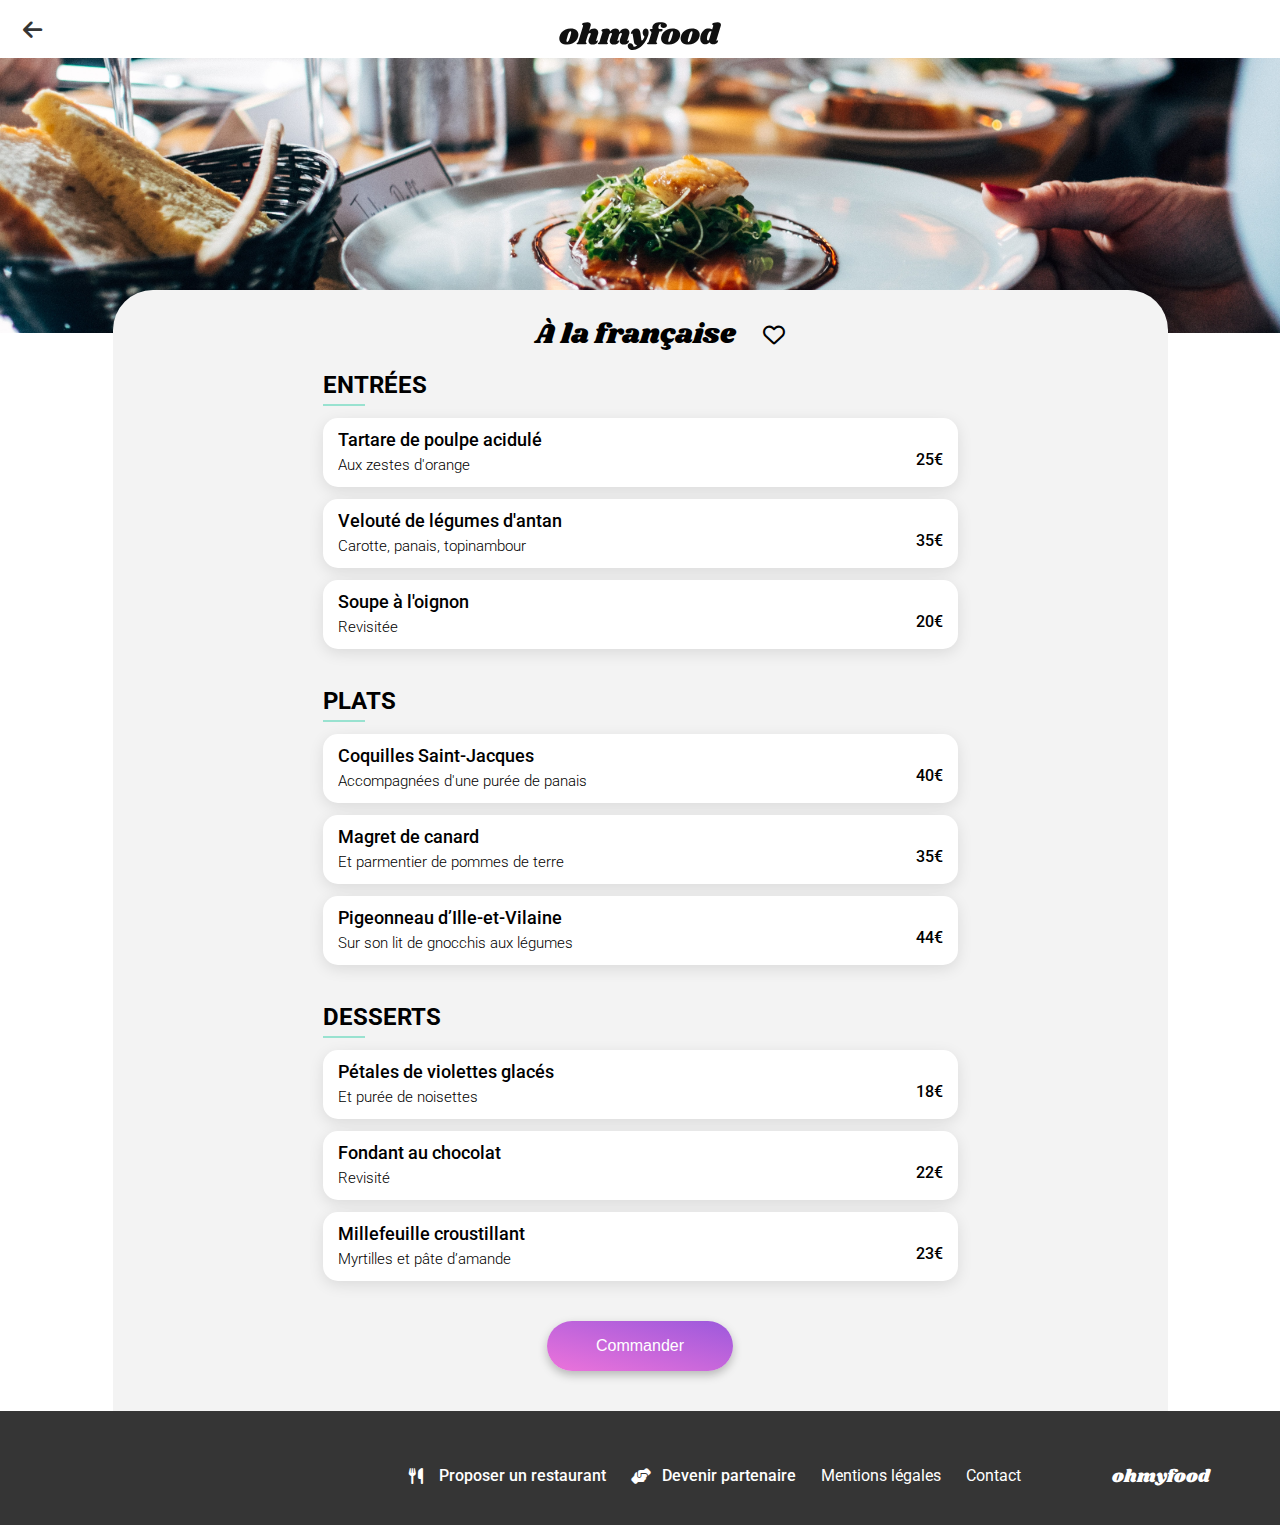
==== commit 72e3aa62: "fixed last responsives and naming errors" ====
--- a/a-la-francaise.html
+++ b/a-la-francaise.html
@@ -64,7 +64,7 @@
                   <p>Aux zestes d'orange</p>
                 </div>
                 <div class="meal-box-price-check">
-                  <h4 class="price">25€</h4>
+                  <span class="price">25€</span>
                   <div class="check">
                     <div class="check-circle">
                       <i class="fa-solid fa-check green-icon"></i>
@@ -79,7 +79,7 @@
                   <p>Carotte, panais, topinambour</p>
                 </div>
                 <div class="meal-box-price-check">
-                  <h4 class="price">35€</h4>
+                  <span class="price">35€</span>
                   <div class="check">
                     <div class="check-circle">
                       <i class="fa-solid fa-check green-icon"></i>
@@ -94,7 +94,7 @@
                   <p>Revisitée</p>
                 </div>
                 <div class="meal-box-price-check">
-                  <h4 class="price">20€</h4>
+                  <span class="price">20€</span>
                   <div class="check">
                     <div class="check-circle">
                       <i class="fa-solid fa-check green-icon"></i>
@@ -116,7 +116,7 @@
                   <p>Accompagnées d'une purée de panais</p>
                 </div>
                 <div class="meal-box-price-check">
-                  <h4 class="price">40€</h4>
+                  <span class="price">40€</span>
                   <div class="check">
                     <div class="check-circle">
                       <i class="fa-solid fa-check green-icon"></i>
@@ -131,7 +131,7 @@
                   <p>Et parmentier de pommes de terre</p>
                 </div>
                 <div class="meal-box-price-check">
-                  <h4 class="price">35€</h4>
+                  <span class="price">35€</span>
                   <div class="check">
                     <div class="check-circle">
                       <i class="fa-solid fa-check green-icon"></i>
@@ -146,7 +146,7 @@
                   <p>Sur son lit de gnocchis aux légumes</p>
                 </div>
                 <div class="meal-box-price-check">
-                  <h4 class="price">44€</h4>
+                  <span class="price">44€</span>
                   <div class="check">
                     <div class="check-circle">
                       <i class="fa-solid fa-check green-icon"></i>
@@ -168,7 +168,7 @@
                   <p>Et purée de noisettes</p>
                 </div>
                 <div class="meal-box-price-check">
-                  <h4 class="price">18€</h4>
+                  <span class="price">18€</span>
                   <div class="check">
                     <div class="check-circle">
                       <i class="fa-solid fa-check green-icon"></i>
@@ -183,7 +183,7 @@
                   <p>Revisité</p>
                 </div>
                 <div class="meal-box-price-check">
-                  <h4 class="price">22€</h4>
+                  <span class="price">22€</span>
                   <div class="check">
                     <div class="check-circle">
                       <i class="fa-solid fa-check green-icon"></i>
@@ -198,7 +198,7 @@
                   <p>Myrtilles et pâte d’amande</p>
                 </div>
                 <div class="meal-box-price-check">
-                  <h4 class="price">23€</h4>
+                  <span class="price">23€</span>
                   <div class="check">
                     <div class="check-circle">
                       <i class="fa-solid fa-check green-icon"></i>
@@ -221,11 +221,11 @@
         <ul>
           <li>
             <i class="fa-solid fa-utensils white-icon"></i>
-            <a href="#"><h6>Proposer un restaurant</h6></a>
+            <a href="#"><span>Proposer un restaurant</span></a>
           </li>
           <li>
             <i class="fa-solid fa-handshake-angle white-icon"></i>
-            <a href="#"><h6>Devenir partenaire</h6></a>
+            <a href="#"><span>Devenir partenaire</span></a>
           </li>
           <li>
             <a href="#"><p>Mentions légales</p></a>
--- a/CSS/global.css
+++ b/CSS/global.css
@@ -6,6 +6,7 @@
 h2,
 h3,
 h4,
+h6,
 ul,
 p,
 form,
@@ -24,14 +25,13 @@
 h3,
 h6,
 form,
+span,
 input {
   font-size: 1rem;
   font-weight: 500;
 }
 
-h {
-  font-size: 1rem;
-  font-weight: 300;
+.meal-list h2 {
   text-transform: uppercase;
 }
 
@@ -175,6 +175,8 @@
   height: 22px;
 }
 
+/* Animation heart index */
+
 .full-heart {
   opacity: 0;
   bottom: 48%;
@@ -201,6 +203,10 @@
   transform: scale(1.05);
   transition: 0.2s ease;
 }
+
+/* Animation heart hover index */
+
+/* Animation button hover*/
 
 button {
   text-align: center;
@@ -216,6 +222,7 @@
 }
 
 button:hover {
+  transition: 1s;
   background: linear-gradient(
       0deg,
       rgba(255, 255, 255, 0.15),
@@ -224,3 +231,5 @@
     linear-gradient(200.64deg, #9356dc -5.2%, #ff79da 110.74%);
   box-shadow: 0px 4px 15px rgba(0, 0, 0, 0.35);
 }
+
+/* Animation button */
--- a/CSS/menu.css
+++ b/CSS/menu.css
@@ -36,6 +36,8 @@
   -webkit-background-clip: text;
   -webkit-text-fill-color: transparent;
 }
+
+/* Animation heart menu hover */
 
 .empty-heart-menu {
   bottom: 45%;
@@ -51,6 +53,8 @@
   transform: scale(1.05);
   transition: 0.2s ease;
 }
+
+/* Animation heart menu hover */
 
 .restaurant-title {
   width: 100%;
@@ -132,7 +136,7 @@
 }
 
 .meal-box-description {
-  width: 85%;
+  width: 83%;
   display: flex;
   padding-left: 15px;
   flex-direction: column;
@@ -147,7 +151,6 @@
 
 .check {
   background-color: #99e2d0;
-  height: 100%;
   width: 3.5rem;
   border-radius: 0 15px 15px 0;
   display: flex;
@@ -195,14 +198,18 @@
   overflow: hidden;
 }
 
+/* Animation meal selected */
+
 .meal-box:hover .meal-box-price-check {
   margin-right: 0;
   transition: 0.5s;
 }
 
 .meal-box:hover .meal-box-description {
-  width: 65%;
-}
+  width: 60%;
+}
+
+/* Animation meal selected */
 
 .menu-button {
   display: flex;
@@ -218,13 +225,15 @@
   height: 50px;
 }
 
-.animation1 {
-  animation: apparition1 1s linear;
+/* Animation menu meal appear */
+
+.animation-starters {
+  animation: starters 1s linear;
   opacity: 0;
   animation-fill-mode: forwards;
 }
 
-@keyframes apparition1 {
+@keyframes starters {
   from {
     opacity: 0;
     margin-right: 50%;
@@ -236,13 +245,13 @@
   }
 }
 
-.animation2 {
-  animation: apparition2 1s linear 0.5s;
+.animation-dishes {
+  animation: dishes 1s linear 0.5s;
   opacity: 0;
   animation-fill-mode: forwards;
 }
 
-@keyframes apparition2 {
+@keyframes dishes {
   from {
     opacity: 0;
     margin-left: 50%;
@@ -254,13 +263,13 @@
   }
 }
 
-.animation3 {
-  animation: apparition3 1s linear 1s;
+.animation-desserts {
+  animation: desserts 1s linear 1s;
   opacity: 0;
   animation-fill-mode: forwards;
 }
 
-@keyframes apparition3 {
+@keyframes desserts {
   from {
     opacity: 0;
     margin-right: 50%;
@@ -270,3 +279,5 @@
     margin-right: 0%;
   }
 }
+
+/* animation menu meal appear */
